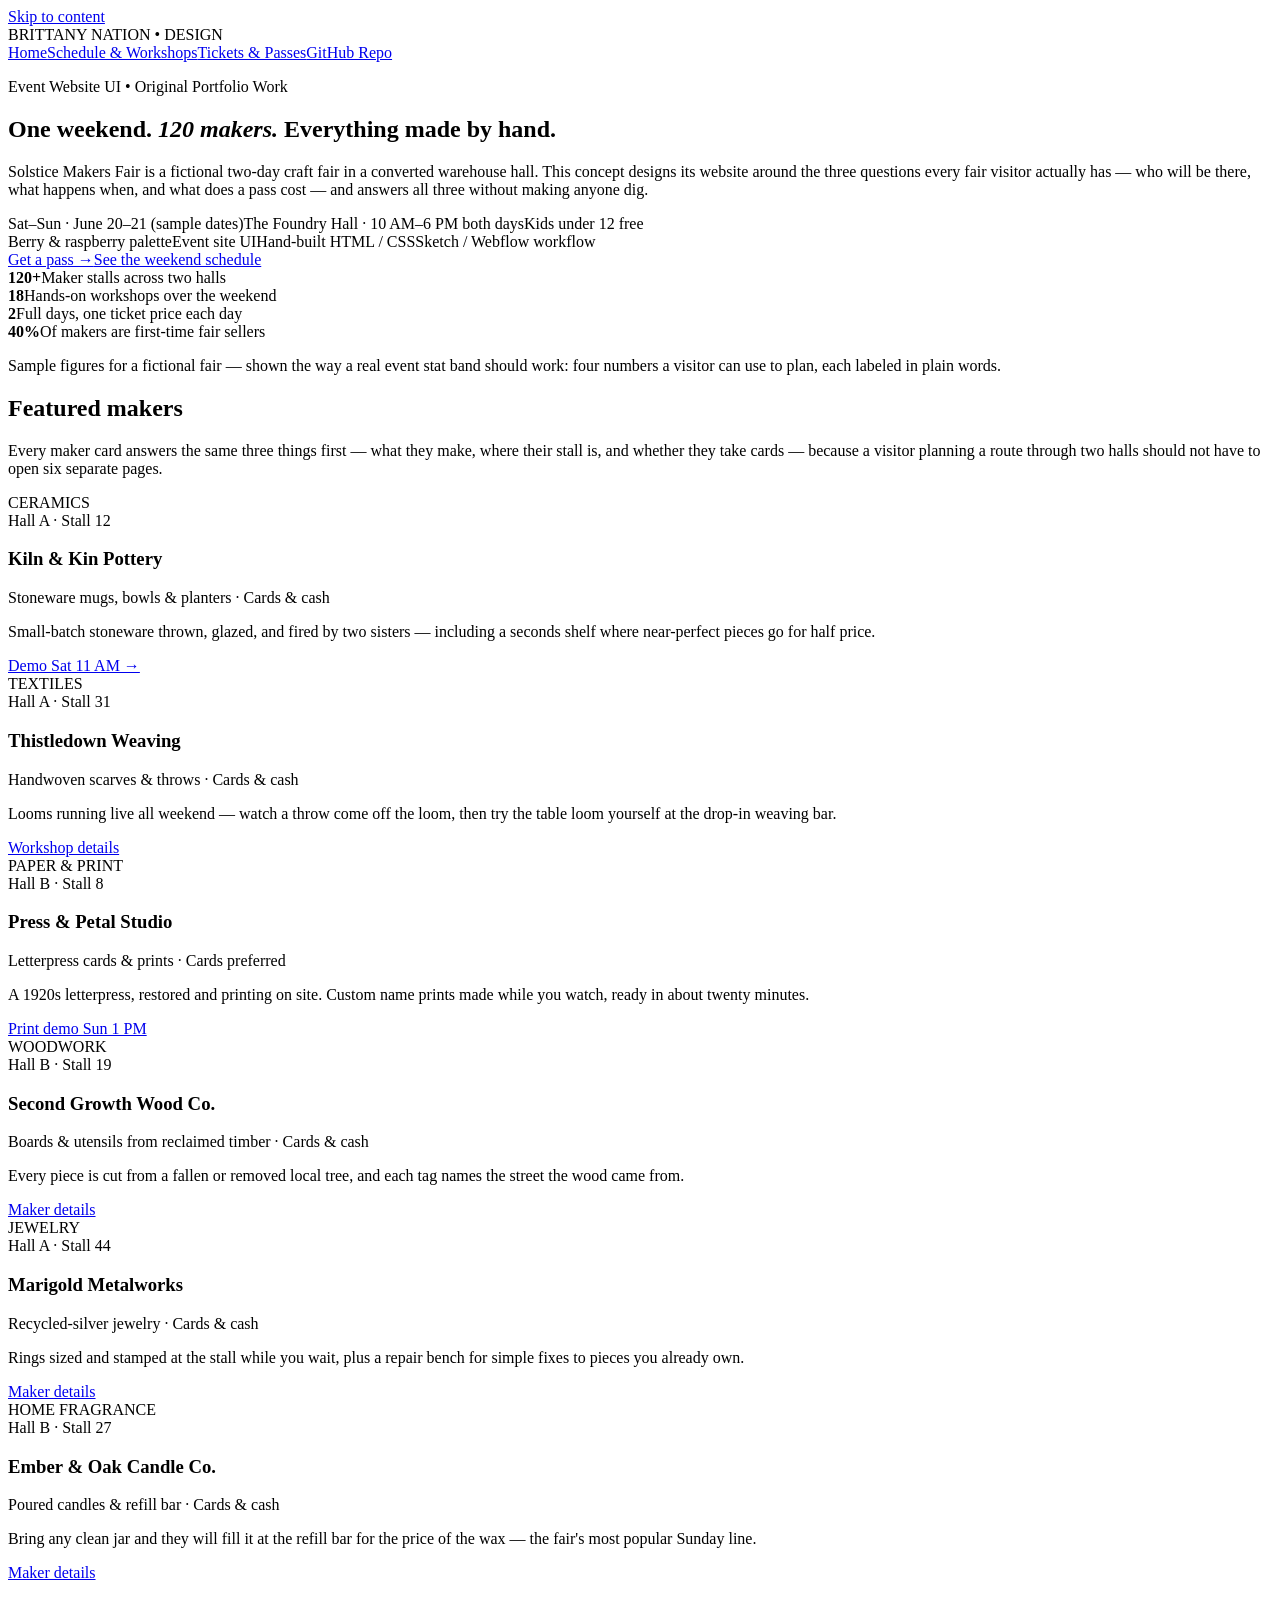
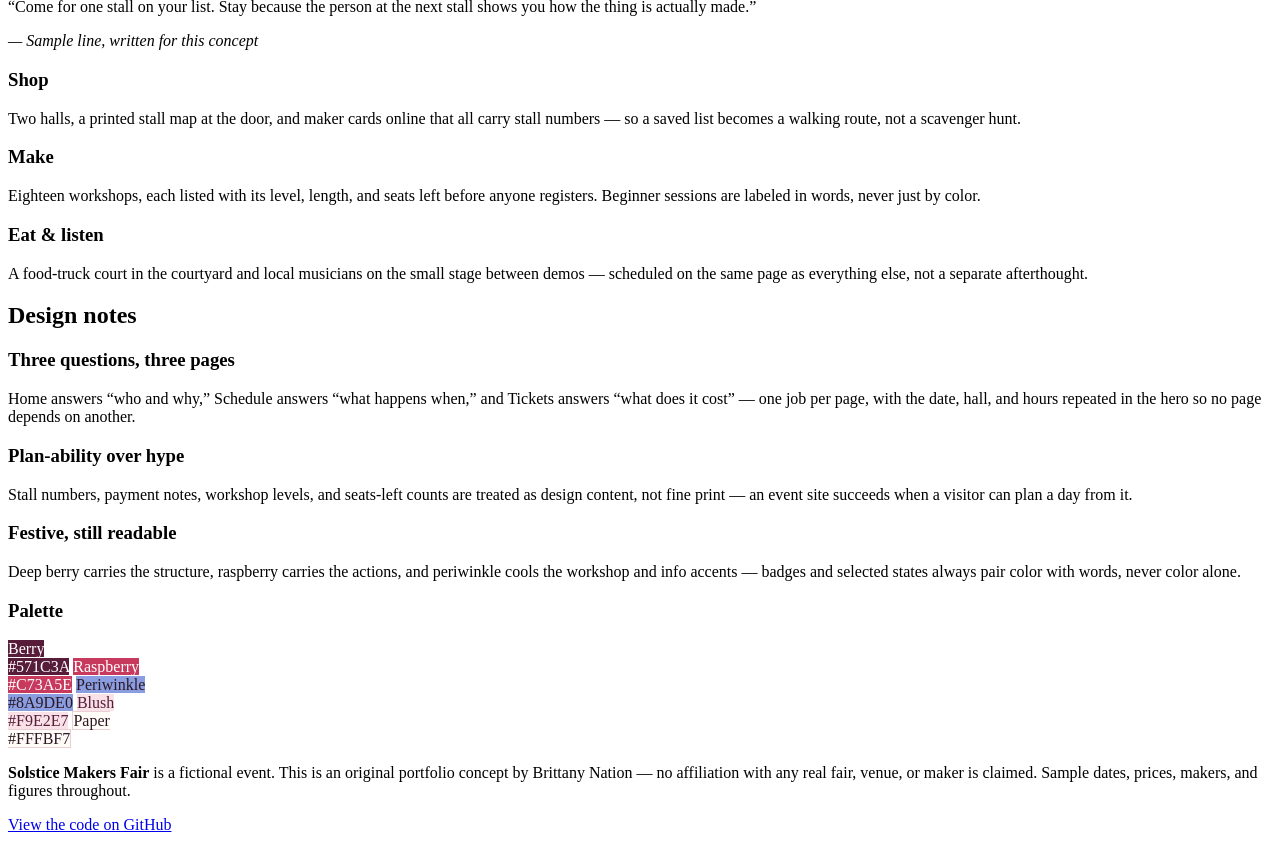
==== index.html @ aae906a5 "Add index.html - Solstice Makers Fair event site UI concept" ====
<!doctype html>
<html lang="en">
<head>
<meta charset="utf-8">
<meta name="viewport" content="width=device-width, initial-scale=1">
<title>Solstice Makers Fair — Event Website UI Concept | Brittany Nation</title>
<meta name="description" content="Solstice Makers Fair is an original event website UI concept for a fictional weekend makers & craft fair: featured makers, a two-day schedule, workshops, and clear ticket passes — in berry, raspberry, and periwinkle.">
<meta property="og:type" content="website">
<meta property="og:title" content="Solstice Makers Fair — Event Website UI Concept | Brittany Nation">
<meta property="og:description" content="An original event site concept — featured makers, weekend schedule & workshops, and ticket passes in berry, raspberry & periwinkle. Designed by Brittany Nation (Sketch / Webflow workflow, hand-built HTML/CSS).">
<meta property="og:url" content="https://brittanynation.github.io/makers-fair-event-site/">
<meta property="og:image" content="https://brittanynation.github.io/makers-fair-event-site/og-image.png">
<meta property="og:image:width" content="1200">
<meta property="og:image:height" content="627">
<meta name="twitter:card" content="summary_large_image">
<meta name="twitter:title" content="Solstice Makers Fair — Event Website UI Concept | Brittany Nation">
<meta name="twitter:description" content="Event website UI concept for a fictional makers & craft fair. Berry, raspberry & periwinkle. Original portfolio work by Brittany Nation.">
<meta name="twitter:image" content="https://brittanynation.github.io/makers-fair-event-site/og-image.png">
<link rel="stylesheet" href="styles.css">
</head>
<body>
<a class="skip" href="#main">Skip to content</a>
<header class="topbar"><div class="wrap"><div class="brand">BRITTANY NATION <span>• DESIGN</span></div><nav class="nav" aria-label="Project"><a href="index.html" aria-current="page">Home</a><a href="schedule.html">Schedule &amp; Workshops</a><a href="tickets.html">Tickets &amp; Passes</a><a href="https://github.com/BrittanyNation/makers-fair-event-site">GitHub Repo</a></nav></div></header>
<main id="main"><div class="wrap">
  <section class="hero">
    <p class="eyebrow">Event Website UI • Original Portfolio Work</p>
    <h1>One weekend. <em>120 makers.</em> Everything made by hand.</h1>
    <p class="lede">Solstice Makers Fair is a fictional two-day craft fair in a converted warehouse hall. This concept designs its website around the three questions every fair visitor actually has — who will be there, what happens when, and what does a pass cost — and answers all three without making anyone dig.</p>
    <div class="fair-meta"><span>Sat–Sun · June 20–21 (sample dates)</span><span class="alt">The Foundry Hall · 10 AM–6 PM both days</span><span class="alt">Kids under 12 free</span></div>
    <div class="pills"><span class="pill">Berry &amp; raspberry palette</span><span class="pill">Event site UI</span><span class="pill">Hand-built HTML / CSS</span><span class="pill">Sketch / Webflow workflow</span></div>
    <div class="cta-row"><a class="btn btn-rasp" href="tickets.html">Get a pass →</a><a class="btn btn-ghost" href="schedule.html">See the weekend schedule</a></div>
  </section>

  <section aria-label="The fair at a glance">
    <div class="stats">
      <div class="stat"><strong>120+</strong><span>Maker stalls across two halls</span></div>
      <div class="stat"><strong>18</strong><span>Hands-on workshops over the weekend</span></div>
      <div class="stat"><strong>2</strong><span>Full days, one ticket price each day</span></div>
      <div class="stat"><strong>40%</strong><span>Of makers are first-time fair sellers</span></div>
    </div>
    <p class="hint">Sample figures for a fictional fair — shown the way a real event stat band should work: four numbers a visitor can use to plan, each labeled in plain words.</p>
  </section>

  <section aria-label="Featured makers">
    <h2>Featured makers</h2>
    <p class="hint">Every maker card answers the same three things first — what they make, where their stall is, and whether they take cards — because a visitor planning a route through two halls should not have to open six separate pages.</p>
    <div class="grid3">
      <article class="card">
        <div class="card-visual v-ceramics">CERAMICS</div>
        <div class="card-body"><span class="badge">Hall A · Stall 12</span><h3>Kiln &amp; Kin Pottery</h3><p class="meta">Stoneware mugs, bowls &amp; planters · Cards &amp; cash</p><p>Small-batch stoneware thrown, glazed, and fired by two sisters — including a seconds shelf where near-perfect pieces go for half price.</p><a class="btn btn-primary" href="schedule.html">Demo Sat 11 AM →</a></div>
      </article>
      <article class="card">
        <div class="card-visual v-textiles">TEXTILES</div>
        <div class="card-body"><span class="badge badge-peri">Hall A · Stall 31</span><h3>Thistledown Weaving</h3><p class="meta">Handwoven scarves &amp; throws · Cards &amp; cash</p><p>Looms running live all weekend — watch a throw come off the loom, then try the table loom yourself at the drop-in weaving bar.</p><a class="btn btn-ghost" href="schedule.html">Workshop details</a></div>
      </article>
      <article class="card">
        <div class="card-visual v-paper">PAPER &amp; PRINT</div>
        <div class="card-body"><span class="badge">Hall B · Stall 8</span><h3>Press &amp; Petal Studio</h3><p class="meta">Letterpress cards &amp; prints · Cards preferred</p><p>A 1920s letterpress, restored and printing on site. Custom name prints made while you watch, ready in about twenty minutes.</p><a class="btn btn-ghost" href="schedule.html">Print demo Sun 1 PM</a></div>
      </article>
      <article class="card">
        <div class="card-visual v-wood">WOODWORK</div>
        <div class="card-body"><span class="badge badge-peri">Hall B · Stall 19</span><h3>Second Growth Wood Co.</h3><p class="meta">Boards &amp; utensils from reclaimed timber · Cards &amp; cash</p><p>Every piece is cut from a fallen or removed local tree, and each tag names the street the wood came from.</p><a class="btn btn-ghost" href="schedule.html">Maker details</a></div>
      </article>
      <article class="card">
        <div class="card-visual v-jewelry">JEWELRY</div>
        <div class="card-body"><span class="badge">Hall A · Stall 44</span><h3>Marigold Metalworks</h3><p class="meta">Recycled-silver jewelry · Cards &amp; cash</p><p>Rings sized and stamped at the stall while you wait, plus a repair bench for simple fixes to pieces you already own.</p><a class="btn btn-ghost" href="schedule.html">Maker details</a></div>
      </article>
      <article class="card">
        <div class="card-visual v-candles">HOME FRAGRANCE</div>
        <div class="card-body"><span class="badge badge-peri">Hall B · Stall 27</span><h3>Ember &amp; Oak Candle Co.</h3><p class="meta">Poured candles &amp; refill bar · Cards &amp; cash</p><p>Bring any clean jar and they will fill it at the refill bar for the price of the wax — the fair's most popular Sunday line.</p><a class="btn btn-ghost" href="schedule.html">Maker details</a></div>
      </article>
    </div>
  </section>

  <section aria-label="More than shopping">
    <div class="story"><p>“Come for one stall on your list. Stay because the person at the next stall shows you how the thing is actually made.”</p><cite>— Sample line, written for this concept</cite></div>
    <div class="notes">
      <div class="note"><h3>Shop</h3><p>Two halls, a printed stall map at the door, and maker cards online that all carry stall numbers — so a saved list becomes a walking route, not a scavenger hunt.</p></div>
      <div class="note"><h3>Make</h3><p>Eighteen workshops, each listed with its level, length, and seats left before anyone registers. Beginner sessions are labeled in words, never just by color.</p></div>
      <div class="note"><h3>Eat &amp; listen</h3><p>A food-truck court in the courtyard and local musicians on the small stage between demos — scheduled on the same page as everything else, not a separate afterthought.</p></div>
    </div>
  </section>

  <section aria-label="Design notes">
    <h2>Design notes</h2>
    <div class="notes">
      <div class="note"><h3>Three questions, three pages</h3><p>Home answers “who and why,” Schedule answers “what happens when,” and Tickets answers “what does it cost” — one job per page, with the date, hall, and hours repeated in the hero so no page depends on another.</p></div>
      <div class="note"><h3>Plan-ability over hype</h3><p>Stall numbers, payment notes, workshop levels, and seats-left counts are treated as design content, not fine print — an event site succeeds when a visitor can plan a day from it.</p></div>
      <div class="note"><h3>Festive, still readable</h3><p>Deep berry carries the structure, raspberry carries the actions, and periwinkle cools the workshop and info accents — badges and selected states always pair color with words, never color alone.</p></div>
    </div>
    <h3 style="color:var(--berry)">Palette</h3>
    <div class="swatch">
      <span style="background:#571C3A;color:#fff">Berry<br>#571C3A</span>
      <span style="background:#C73A5E;color:#fff">Raspberry<br>#C73A5E</span>
      <span style="background:#8A9DE0;color:#2B1824">Periwinkle<br>#8A9DE0</span>
      <span style="background:#F9E2E7;color:#571C3A">Blush<br>#F9E2E7</span>
      <span style="background:#FFFBF7;border:1px solid #EBCFD6;color:#2B1824">Paper<br>#FFFBF7</span>
    </div>
  </section>
</div></main>
<footer><div class="wrap"><p><strong>Solstice Makers Fair</strong> is a fictional event. This is an original portfolio concept by Brittany Nation — no affiliation with any real fair, venue, or maker is claimed. Sample dates, prices, makers, and figures throughout.</p><p><a href="https://github.com/BrittanyNation/makers-fair-event-site">View the code on GitHub</a></p></div></footer>
</body>
</html>
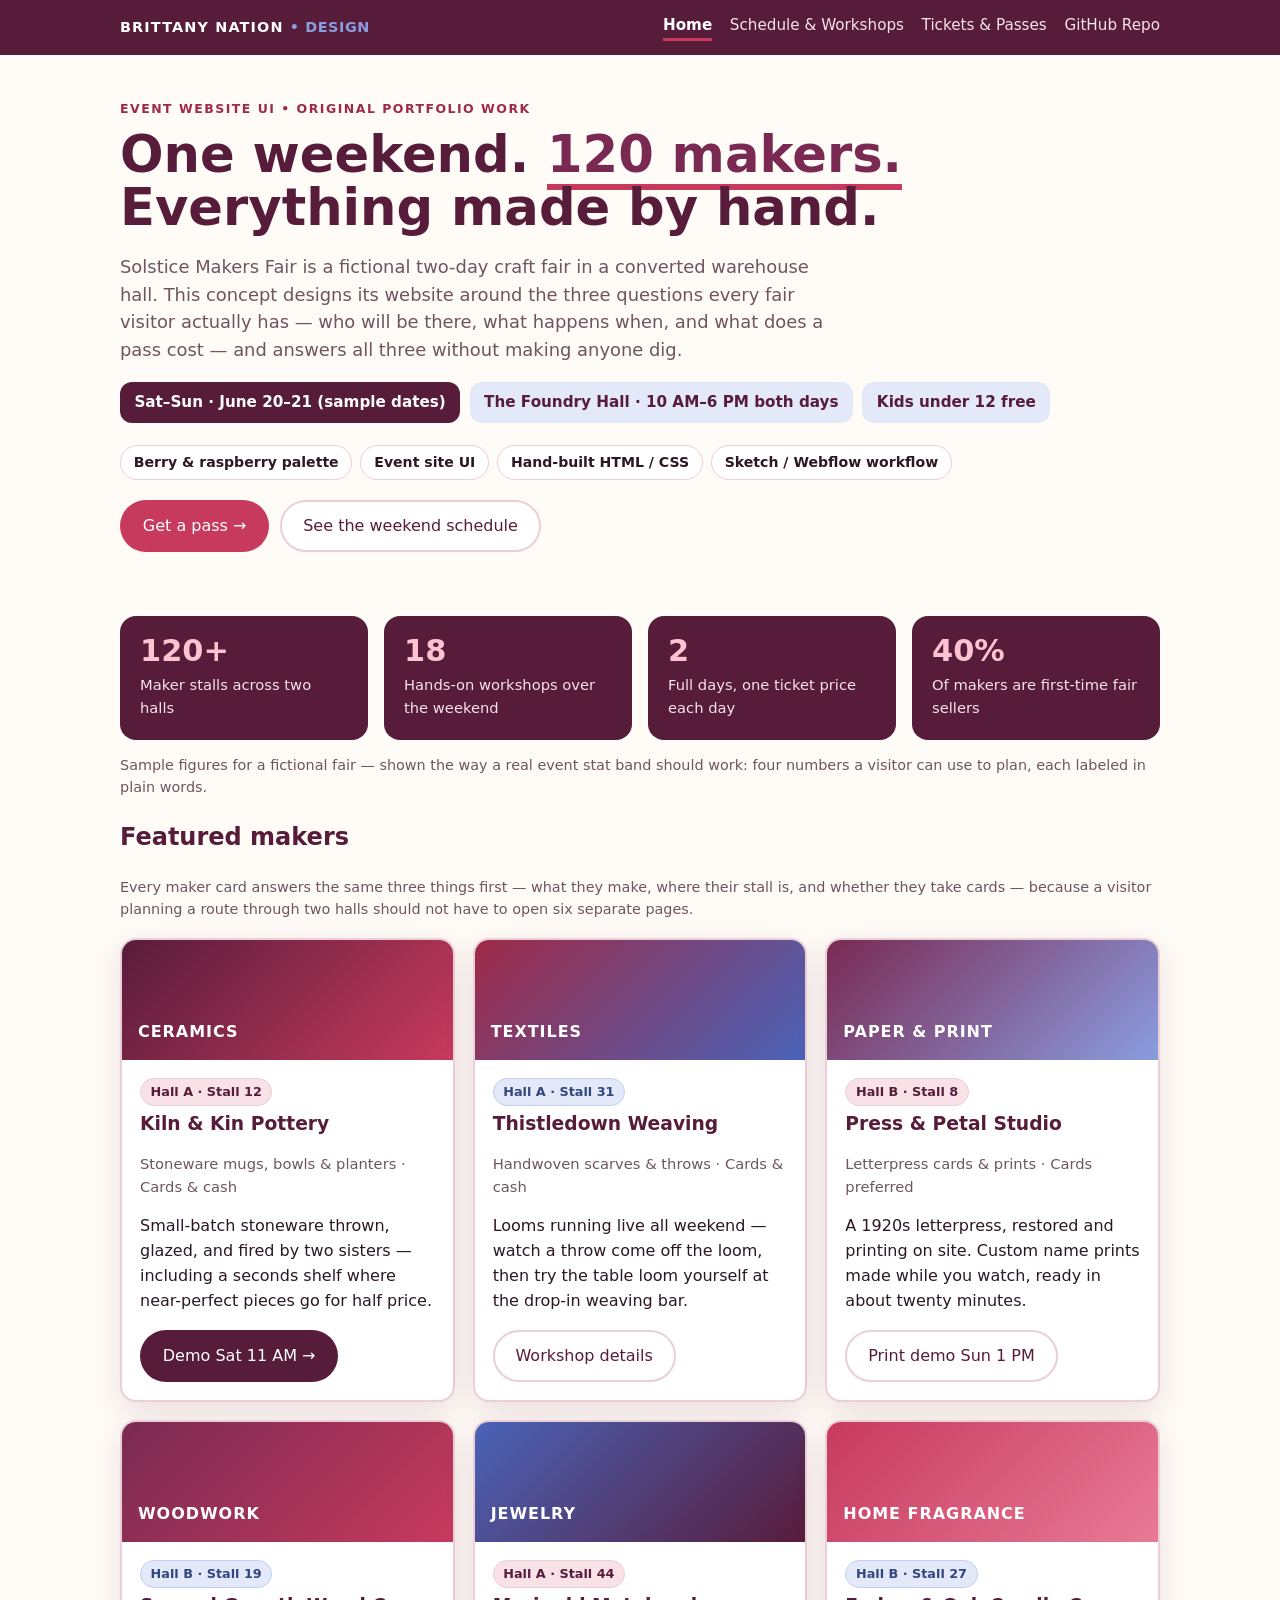
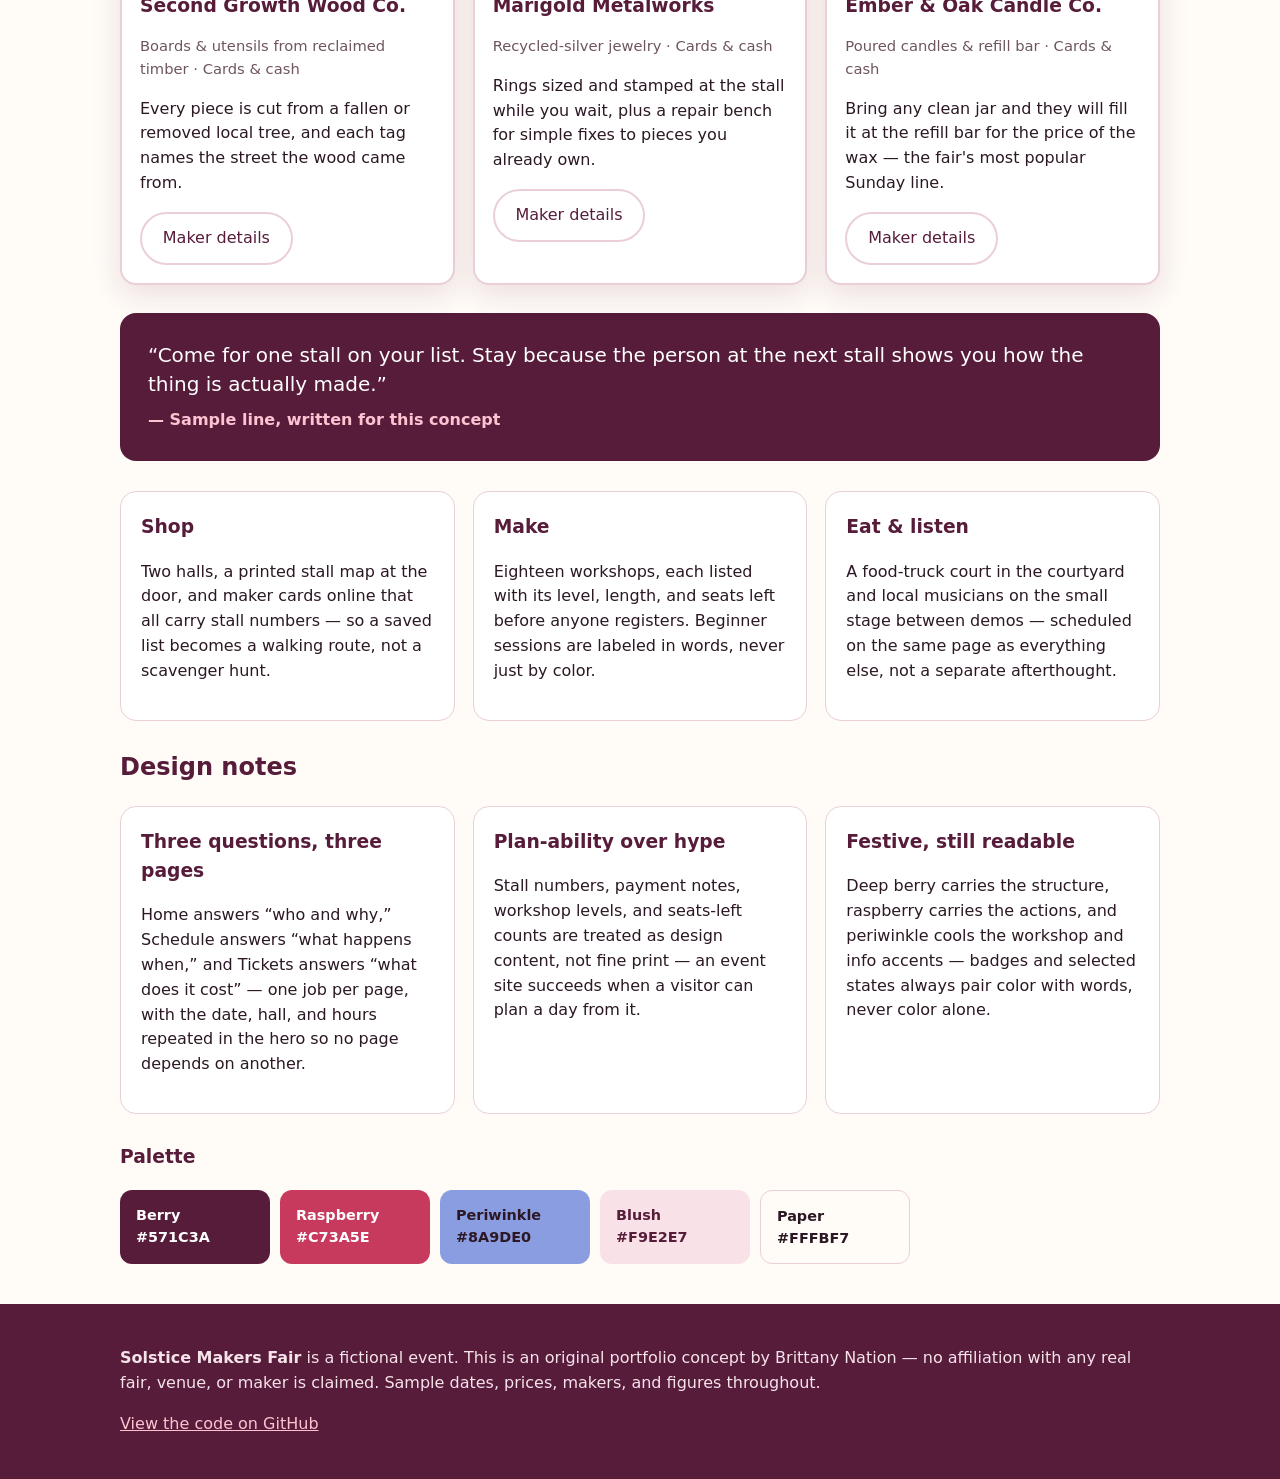
==== commit d89814d2: "Make site fully functional: working client-side JavaScript" ====
--- a/index.html
+++ b/index.html
@@ -99,5 +99,6 @@
   </section>
 </div></main>
 <footer><div class="wrap"><p><strong>Solstice Makers Fair</strong> is a fictional event. This is an original portfolio concept by Brittany Nation — no affiliation with any real fair, venue, or maker is claimed. Sample dates, prices, makers, and figures throughout.</p><p><a href="https://github.com/BrittanyNation/makers-fair-event-site">View the code on GitHub</a></p></div></footer>
+<script src="tickets.js"></script>
 </body>
 </html>
--- a/styles.css
+++ b/styles.css
@@ -0,0 +1,98 @@
+:root{
+  --berry:#571C3A; --berry2:#7A2A52; --raspberry:#C73A5E; --raspberry-dark:#9E2A47;
+  --blush:#F9E2E7; --blush-light:#FDF0F3; --periwinkle:#8A9DE0; --periwinkle-dark:#4A63B8; --peri-light:#E4E9FA;
+  --paper:#FFFBF7; --white:#fff; --ink:#2B1824; --muted:#6E5560;
+  --line:#EBCFD6; --radius:16px; --shadow:0 10px 30px rgba(87,28,58,.12);
+}
+*{box-sizing:border-box}
+body{margin:0;font-family:system-ui,-apple-system,Segoe UI,Roboto,Helvetica,Arial,sans-serif;background:var(--paper);color:var(--ink);line-height:1.55}
+a{color:var(--berry2)}
+.skip{position:absolute;left:-999px;top:0;background:var(--berry);color:#fff;padding:.6rem 1rem;z-index:10}
+.skip:focus{left:1rem;top:1rem}
+.wrap{max-width:1080px;margin:0 auto;padding:0 20px}
+.topbar{background:var(--berry);color:#fff}
+.topbar .wrap{display:flex;justify-content:space-between;align-items:center;padding:14px 20px;gap:1rem;flex-wrap:wrap}
+.brand{font-weight:800;letter-spacing:.08em;font-size:.9rem}
+.brand span{color:var(--periwinkle);font-weight:600;letter-spacing:.04em}
+.nav{display:flex;gap:1.1rem;flex-wrap:wrap}
+.nav a{color:#F6E3EA;text-decoration:none;font-size:.95rem}
+.nav a[aria-current]{color:#fff;font-weight:700;border-bottom:3px solid var(--raspberry)}
+.hero{padding:44px 0 10px}
+.eyebrow{color:var(--raspberry-dark);font-weight:800;letter-spacing:.12em;text-transform:uppercase;font-size:.78rem;margin:0 0 .6rem}
+h1{font-size:clamp(2rem,5vw,3.2rem);line-height:1.05;margin:.2rem 0 1rem;color:var(--berry)}
+h1 em{color:var(--berry2);font-style:normal;border-bottom:6px solid var(--raspberry)}
+h2{color:var(--berry)}
+.lede{font-size:1.12rem;color:var(--muted);max-width:720px}
+.pills{display:flex;gap:.5rem;flex-wrap:wrap;margin:1.2rem 0}
+.pill{background:#fff;border:1px solid var(--line);border-radius:999px;padding:.35rem .8rem;font-size:.88rem;font-weight:600}
+.btn{display:inline-block;text-decoration:none;border-radius:999px;padding:.75rem 1.3rem;font-weight:800;border:2px solid transparent;cursor:pointer;font:inherit;font-size:1rem}
+.btn-primary{background:var(--berry);color:#fff}
+.btn-primary:hover{background:var(--berry2)}
+.btn-rasp{background:var(--raspberry);color:#fff}
+.btn-rasp:hover{background:var(--raspberry-dark)}
+.btn-ghost{background:#fff;color:var(--berry);border-color:var(--line)}
+.cta-row{display:flex;gap:.7rem;flex-wrap:wrap;margin:1rem 0 2rem}
+.fair-meta{display:flex;gap:.6rem;flex-wrap:wrap;margin:0 0 1.4rem}
+.fair-meta span{background:var(--berry);color:#fff;border-radius:12px;padding:.55rem .9rem;font-weight:700;font-size:.95rem}
+.fair-meta span.alt{background:var(--peri-light);color:var(--berry)}
+.stats{display:grid;grid-template-columns:repeat(4,1fr);gap:16px;margin:22px 0 8px}
+@media(max-width:860px){.stats{grid-template-columns:repeat(2,1fr)}}
+@media(max-width:480px){.stats{grid-template-columns:1fr}}
+.stat{background:var(--berry);color:#fff;border-radius:var(--radius);padding:20px}
+.stat strong{display:block;font-size:1.9rem;line-height:1;color:#FFC2D1}
+.stat span{display:block;margin-top:.45rem;font-size:.92rem;color:#F6E3EA}
+.grid3{display:grid;grid-template-columns:repeat(3,1fr);gap:18px;margin:18px 0 28px}
+@media(max-width:860px){.grid3{grid-template-columns:1fr}}
+.card{background:#fff;border:2px solid var(--line);border-radius:var(--radius);overflow:hidden;box-shadow:var(--shadow)}
+.card-visual{height:120px;display:flex;align-items:flex-end;padding:16px;color:#fff;font-weight:800;letter-spacing:.06em}
+.v-ceramics{background:linear-gradient(135deg,var(--berry),var(--raspberry))}
+.v-textiles{background:linear-gradient(135deg,var(--raspberry-dark),var(--periwinkle-dark))}
+.v-paper{background:linear-gradient(135deg,var(--berry2),var(--periwinkle))}
+.v-wood{background:linear-gradient(135deg,#7A2A52,#C73A5E)}
+.v-jewelry{background:linear-gradient(135deg,var(--periwinkle-dark),var(--berry))}
+.v-candles{background:linear-gradient(135deg,var(--raspberry),#E87A97)}
+.card-body{padding:18px}
+.card-body h3{margin:.2rem 0 .4rem;color:var(--berry)}
+.meta{color:var(--muted);font-size:.92rem}
+.badge{display:inline-block;background:var(--blush);color:var(--berry);border:1px solid var(--line);border-radius:999px;padding:.18rem .6rem;font-size:.8rem;font-weight:800}
+.badge-peri{background:var(--peri-light);color:#33477F;border-color:#C3CFF2}
+.badge-pop{background:var(--raspberry);color:#fff;border-color:var(--raspberry)}
+.layout{display:grid;grid-template-columns:1.6fr .9fr;gap:20px;align-items:start;margin:18px 0 32px}
+@media(max-width:860px){.layout{grid-template-columns:1fr}}
+.panel{background:#fff;border:1px solid var(--line);border-radius:var(--radius);padding:22px;box-shadow:var(--shadow)}
+.panel h2,.panel h3{color:var(--berry);margin-top:0}
+.panel.selected{border:3px solid var(--raspberry)}
+.field{margin:0 0 16px}
+label{font-weight:700;display:block;margin-bottom:.35rem}
+input,select,textarea{width:100%;padding:.7rem .8rem;border:1.5px solid var(--line);border-radius:10px;font:inherit;background:#fff}
+input:focus,select:focus,textarea:focus{outline:3px solid rgba(199,58,94,.35);border-color:var(--raspberry)}
+.hint{color:var(--muted);font-size:.9rem}
+.row2{display:grid;grid-template-columns:1fr 1fr;gap:14px}
+@media(max-width:560px){.row2{grid-template-columns:1fr}}
+.check{display:flex;gap:.6rem;align-items:flex-start;background:var(--blush-light);border:1px solid var(--line);border-radius:12px;padding:.8rem;margin:0 0 .7rem}
+.check input{width:auto;margin-top:.25rem}
+.check label{font-weight:600;margin:0}
+.notes{display:grid;grid-template-columns:repeat(3,1fr);gap:18px;margin:18px 0 28px}
+@media(max-width:860px){.notes{grid-template-columns:1fr}}
+.note{background:#fff;border:1px solid var(--line);border-radius:var(--radius);padding:20px}
+.note h3{color:var(--berry);margin-top:0}
+.story{background:var(--berry);color:#fff;border-radius:var(--radius);padding:28px;margin:10px 0 30px}
+.story p{font-size:1.25rem;line-height:1.45;margin:0 0 .6rem}
+.story cite{color:#FFC2D1;font-style:normal;font-weight:600}
+.swatch{display:flex;flex-wrap:wrap;gap:10px;margin:12px 0 30px}
+.swatch span{border-radius:12px;padding:14px 16px;font-weight:700;font-size:.9rem;min-width:150px}
+table{width:100%;border-collapse:collapse;background:#fff;border:1px solid var(--line);border-radius:12px;overflow:hidden}
+th{background:var(--berry);color:#fff;text-align:left;padding:.7rem .9rem}
+td{padding:.7rem .9rem;border-top:1px solid var(--line);vertical-align:top}
+tr td:first-child{font-weight:700;white-space:nowrap;color:var(--berry)}
+.table-scroll{overflow-x:auto;margin:14px 0 26px}
+.tier{position:relative}
+.tier .price{font-size:2rem;font-weight:800;color:var(--berry);line-height:1}
+.tier ul{padding-left:1.1rem;margin:.8rem 0 1.1rem}
+.summary-line{display:flex;justify-content:space-between;gap:1rem;padding:.45rem 0;border-bottom:1px dashed var(--line)}
+.summary-line.total{border-bottom:none;font-weight:800;font-size:1.1rem;color:var(--berry)}
+details{background:#fff;border:1px solid var(--line);border-radius:12px;padding:1rem 1.2rem;margin:0 0 .8rem}
+summary{font-weight:800;color:var(--berry);cursor:pointer}
+footer{background:var(--berry);color:#F6E3EA;margin-top:40px}
+footer .wrap{padding:26px 20px}
+footer a{color:#FFC2D1}
